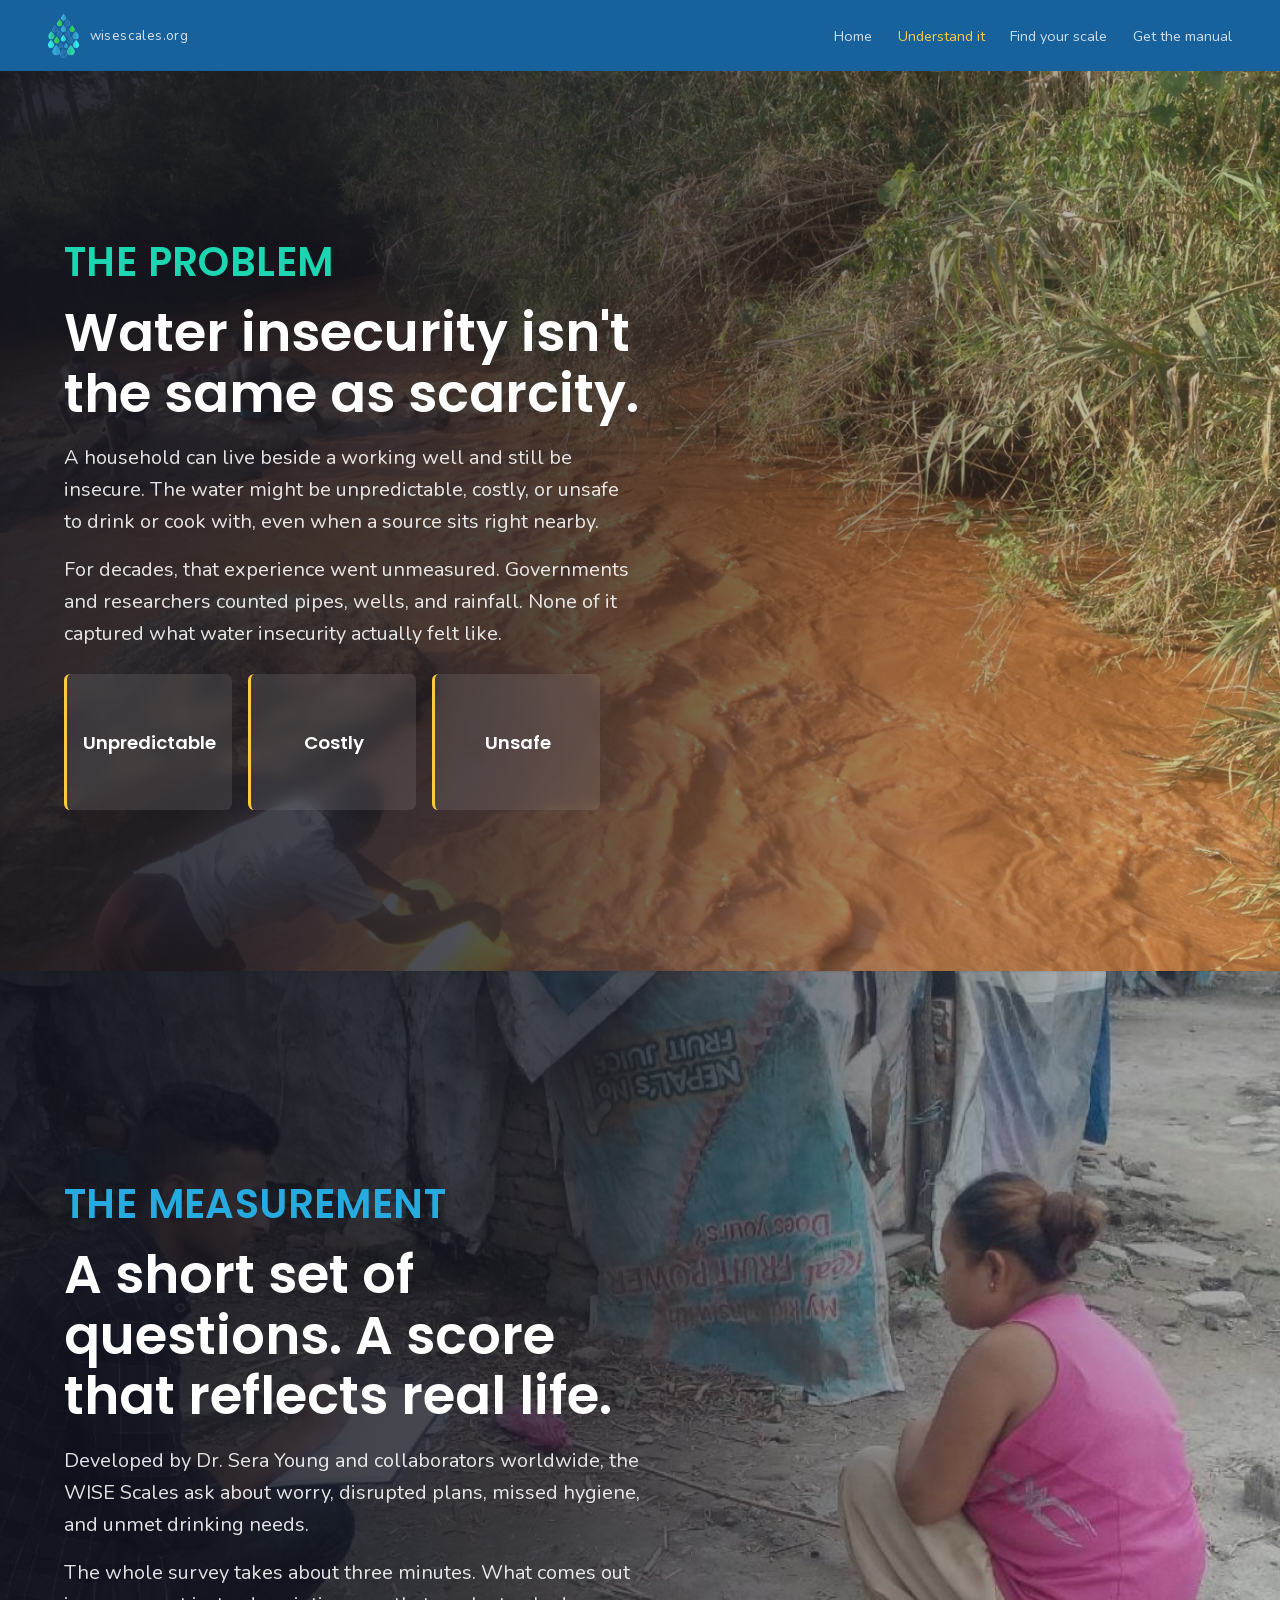
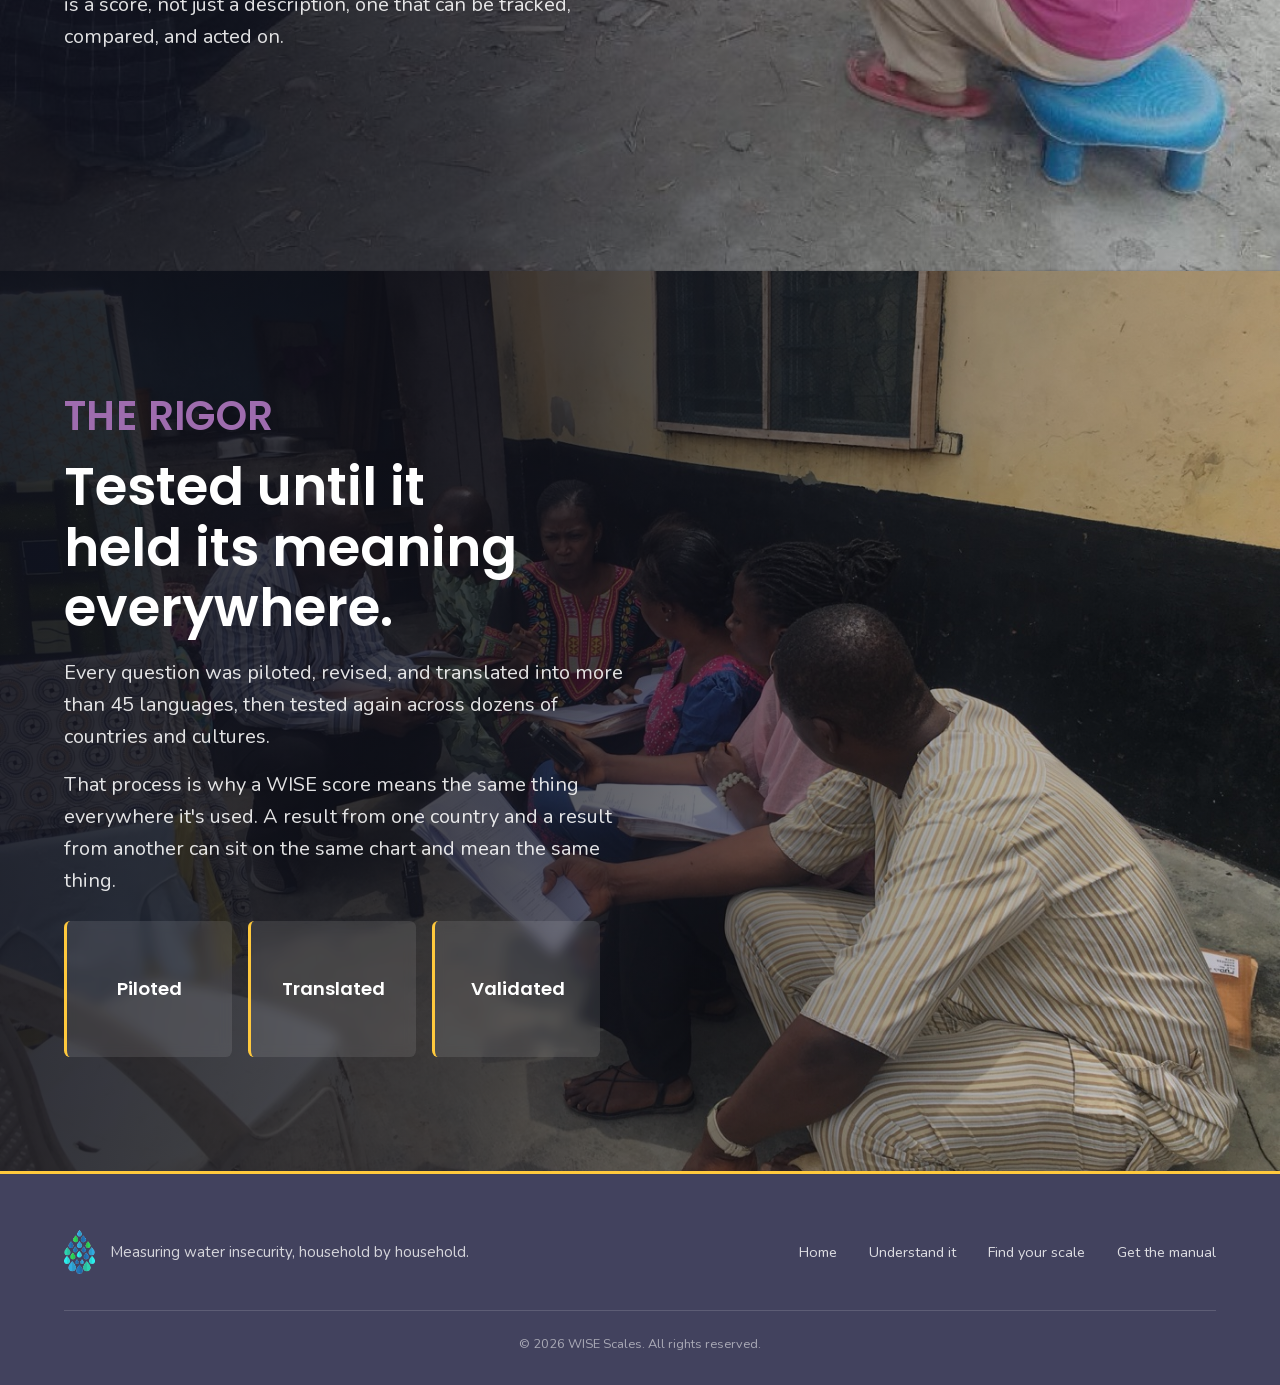
==== understand-it.html @ f54be445 "Initial commit: WISE Scales homepage + Understand It page Rebuilt hero, WISE-4 question grid, founde" ====
<!DOCTYPE html>
<html lang="en">
<head>
<meta charset="utf-8">
<meta name="viewport" content="width=device-width, initial-scale=1">
<title>Understand It | WISE Scales</title>
<link rel="icon" type="image/png" href="assets/logo.png">
<link rel="stylesheet" href="styles.css">
</head>
<body>
<nav class="page-nav">
  <a class="brand-block" href="index.html">
    <img class="logo-img" src="assets/logo.png" alt="WISE Scales">
    <span class="site-url">wisescales.org</span>
  </a>
  <div class="links">
    <a href="index.html">Home</a>
    <a href="understand-it.html" class="is-current">Understand it</a>
    <a href="index.html">Find your scale</a>
    <a href="index.html">Get the manual</a>
  </div>
</nav>

<main>

<section class="rich-section explainer-panel" id="problem">
  <div class="explainer-slideshow" aria-hidden="true">
    <img class="is-active" src="assets/understand/problem-1.jpg" alt="">
    <img src="assets/understand/problem-2.jpg" alt="">
    <img src="assets/understand/problem-3.jpg" alt="">
    <img src="assets/understand/problem-4.jpg" alt="">
  </div>
  <div class="explainer-scrim"></div>
  <div class="explainer-content">
    <span class="section-kicker" style="color:var(--turquoise)">The Problem</span>
    <h2 class="explainer-heading">Water insecurity isn't the same as scarcity.</h2>
    <p class="explainer-body">A household can live beside a working well and still be insecure. The water might be unpredictable, costly, or unsafe to drink or cook with, even when a source sits right nearby.</p>
    <p class="explainer-body">For decades, that experience went unmeasured. Governments and researchers counted pipes, wells, and rainfall. None of it captured what water insecurity actually felt like.</p>
    <div class="flip-cards">
      <div class="flip-card">
        <div class="flip-card-inner">
          <div class="flip-card-front"><span>Unpredictable</span></div>
          <div class="flip-card-back"><span>Water that comes and goes with no warning, on no schedule anyone can plan around.</span></div>
        </div>
      </div>
      <div class="flip-card">
        <div class="flip-card-inner">
          <div class="flip-card-front"><span>Costly</span></div>
          <div class="flip-card-back"><span>Money or hours spent every day just to get water that should already be there.</span></div>
        </div>
      </div>
      <div class="flip-card">
        <div class="flip-card-inner">
          <div class="flip-card-front"><span>Unsafe</span></div>
          <div class="flip-card-back"><span>A source nearby doesn't mean water that's safe to drink or cook with.</span></div>
        </div>
      </div>
    </div>
  </div>
</section>

<section class="rich-section explainer-panel" id="measurement">
  <div class="explainer-slideshow" aria-hidden="true">
    <img class="is-active" src="assets/understand/measurement-1.jpg" alt="">
    <img src="assets/understand/measurement-2.jpg" alt="">
    <img src="assets/understand/measurement-3.jpg" alt="">
  </div>
  <div class="explainer-scrim"></div>
  <div class="explainer-content">
    <span class="section-kicker" style="color:var(--sky)">The Measurement</span>
    <h2 class="explainer-heading">A short set of questions. A score that reflects real life.</h2>
    <p class="explainer-body">Developed by Dr. Sera Young and collaborators worldwide, the WISE Scales ask about worry, disrupted plans, missed hygiene, and unmet drinking needs.</p>
    <p class="explainer-body">The whole survey takes about three minutes. What comes out is a score, not just a description, one that can be tracked, compared, and acted on.</p>
  </div>
</section>

<section class="rich-section explainer-panel" id="rigor">
  <div class="explainer-slideshow" aria-hidden="true">
    <img class="is-active" src="assets/understand/rigor-1.jpg" alt="">
    <img src="assets/understand/rigor-2.jpg" alt="">
    <img src="assets/understand/rigor-3.jpg" alt="">
  </div>
  <div class="explainer-scrim"></div>
  <div class="explainer-content">
    <span class="section-kicker" style="color:var(--purple)">The Rigor</span>
    <h2 class="explainer-heading">Tested until it held its meaning everywhere.</h2>
    <p class="explainer-body">Every question was piloted, revised, and translated into more than 45 languages, then tested again across dozens of countries and cultures.</p>
    <p class="explainer-body">That process is why a WISE score means the same thing everywhere it's used. A result from one country and a result from another can sit on the same chart and mean the same thing.</p>
    <div class="flip-cards">
      <div class="flip-card">
        <div class="flip-card-inner">
          <div class="flip-card-front"><span>Piloted</span></div>
          <div class="flip-card-back"><span>Tested item by item before anything was finalized.</span></div>
        </div>
      </div>
      <div class="flip-card">
        <div class="flip-card-inner">
          <div class="flip-card-front"><span>Translated</span></div>
          <div class="flip-card-back"><span>Rebuilt in more than 45 languages, not just word for word.</span></div>
        </div>
      </div>
      <div class="flip-card">
        <div class="flip-card-inner">
          <div class="flip-card-front"><span>Validated</span></div>
          <div class="flip-card-back"><span>Checked again in each new country and culture before being trusted.</span></div>
        </div>
      </div>
    </div>
  </div>
</section>

</main>

<footer class="rich-section site-footer">
  <div class="footer-inner">
    <div class="footer-brand">
      <img class="footer-logo" src="assets/logo.png" alt="WISE Scales">
      <p class="footer-tagline">Measuring water insecurity, household by household.</p>
    </div>
    <nav class="footer-links" aria-label="Footer">
      <a href="index.html">Home</a>
      <a href="understand-it.html">Understand it</a>
      <a href="index.html">Find your scale</a>
      <a href="index.html">Get the manual</a>
    </nav>
  </div>
  <p class="footer-copy">&copy; 2026 WISE Scales. All rights reserved.</p>
</footer>
<script src="script.js"></script>
</body>
</html>
---- styles.css ----
@font-face {
  font-family: 'Poppins';
  font-style: normal;
  font-weight: 500;
  font-display: swap;
  src: url("assets/fonts/poppins-500.woff2") format('woff2');
}
@font-face {
  font-family: 'Poppins';
  font-style: normal;
  font-weight: 600;
  font-display: swap;
  src: url("assets/fonts/poppins-600.woff2") format('woff2');
}
@font-face {
  font-family: 'Vollkorn';
  font-style: normal;
  font-weight: 400;
  font-display: swap;
  src: url("assets/fonts/vollkorn-400.woff2") format('woff2');
}
@font-face {
  font-family: 'Vollkorn';
  font-style: italic;
  font-weight: 400;
  font-display: swap;
  src: url("assets/fonts/vollkorn-400-italic.woff2") format('woff2');
}
@font-face {
  font-family: 'Vollkorn';
  font-style: italic;
  font-weight: 700;
  font-display: swap;
  src: url("assets/fonts/vollkorn-700-italic.woff2") format('woff2');
}
@font-face {
  font-family: 'Nunito';
  font-style: normal;
  font-weight: 400;
  font-display: swap;
  src: url("assets/fonts/nunito-400.woff2") format('woff2');
}

:root {
  --ink: #42425E;
  --muted: #6E6E88;
  --structural-blue: #1D75BD;
  --dark-ground: #17619D;
  --deep-purple: #6F4A7D;
  --purple: #9E6CAE;
  --turquoise: #1BD6B0;
  --deep-teal: #02A5AC;
  --sky: #26ABE0;
  --bright-mint: #00DAAE;
  --warm: #FFC93D;
  --warm-shadow: #E8B738;
  --page-ground: #F3FBF8;
  --turquoise-tint: #D1F7F0;
  --hairline: #DCE7E8;

  --shell-bg: var(--page-ground);
  --shell-bg2: var(--turquoise-tint);
  --shell-ink: var(--ink);
  --shell-ink-dim: var(--muted);
  --shell-line: var(--hairline);
  --shell-accent: var(--structural-blue);
  color-scheme: light dark;
}
@media (prefers-color-scheme: dark) {
  :root {
    --shell-bg: #22223A;
    --shell-bg2: #2C2C46;
    --shell-ink: #F0F6F4;
    --shell-ink-dim: #ACACC6;
    --shell-line: rgba(240,246,244,0.14);
    --shell-accent: #5DB1E8;
  }
}
:root[data-theme="dark"] {
  --shell-bg: #22223A;
  --shell-bg2: #2C2C46;
  --shell-ink: #F0F6F4;
  --shell-ink-dim: #ACACC6;
  --shell-line: rgba(240,246,244,0.14);
  --shell-accent: #5DB1E8;
}
:root[data-theme="light"] {
  --shell-bg: var(--page-ground);
  --shell-bg2: var(--turquoise-tint);
  --shell-ink: var(--ink);
  --shell-ink-dim: var(--muted);
  --shell-line: var(--hairline);
  --shell-accent: var(--structural-blue);
}

* { box-sizing: border-box; }
html, body {
  margin: 0;
  padding: 0;
  background: var(--shell-bg);
  color: var(--shell-ink);
  font-family: 'Nunito', -apple-system, "Segoe UI", Roboto, sans-serif;
}
button { font-family: inherit; }
::selection { background: var(--warm); color: #fff; }
a:focus-visible, button:focus-visible {
  outline: 3px solid var(--warm);
  outline-offset: 3px;
  border-radius: 2px;
}

.shell { min-height: 100vh; display: flex; flex-direction: column; }

/* ================= shared hero mechanics ================= */
.hero {
  position: relative;
  min-height: 100vh;
  min-height: 100svh;
  overflow: hidden;
  display: flex;
  flex-direction: column;
}
.hero-nav {
  position: fixed;
  top: 0; left: 0; right: 0;
  z-index: 50;
  display: flex;
  align-items: center;
  justify-content: space-between;
  padding: 0.85rem clamp(1.25rem, 4vw, 3rem);
  transition: padding 0.3s ease, background 0.3s ease, backdrop-filter 0.3s ease;
}
.hero-nav.is-scrolled {
  padding: 0.45rem clamp(1.25rem, 4vw, 3rem);
  background: rgba(23, 25, 40, 0.72);
  backdrop-filter: blur(10px);
  border-bottom: 2px solid var(--warm);
}
.hero-nav .brand-block {
  display: flex;
  align-items: center;
  gap: 0.65rem;
}
.hero-nav .logo-img {
  display: block;
  height: clamp(76px, 11vw, 120px);
  width: auto;
  transition: height 0.3s ease;
}
.hero-nav.is-scrolled .logo-img {
  height: clamp(32px, 4vw, 44px);
}
.hero-nav .site-url {
  font-family: 'Nunito', sans-serif;
  font-size: 0.85rem;
  letter-spacing: 0.03em;
  white-space: nowrap;
  transition: opacity 0.3s ease;
}
.hero-nav.is-scrolled .site-url {
  opacity: 0;
  pointer-events: none;
}
.hero-nav .mark { font-family: 'Poppins', sans-serif; font-weight: 600; letter-spacing: 0.01em; }
.hero-nav .links {
  display: flex;
  flex-direction: column;
  align-items: flex-end;
  gap: 0.5rem;
  transition: gap 0.3s ease;
}
.hero-nav.is-scrolled .links {
  flex-direction: row;
  align-items: center;
  gap: clamp(0.9rem, 2vw, 2rem);
}
.hero-nav .links a { font-family: 'Nunito', sans-serif; text-decoration: none; font-size: 0.9rem; }
.hero-content {
  position: relative;
  z-index: 5;
  margin-top: auto;
  padding: 0 clamp(1.25rem, 4vw, 3rem) clamp(2.5rem, 6vw, 4.5rem);
  max-width: 46rem;
}
.headline {
  font-family: 'Poppins', sans-serif;
  margin: 0;
  text-wrap: balance;
}
.counterpoint {
  font-family: 'Poppins', sans-serif;
  font-weight: 600;
  font-size: clamp(1.1rem, 2vw, 1.5rem);
  margin: 0.75rem 0 0;
}
.subline { font-family: 'Nunito', sans-serif; max-width: 34rem; text-wrap: pretty; }
.video-toggle {
  position: absolute;
  z-index: 6;
  bottom: clamp(1rem, 3vw, 1.75rem);
  right: clamp(1rem, 3vw, 1.75rem);
  width: 42px;
  height: 42px;
  border-radius: 50%;
  border: 1px solid rgba(255,255,255,0.35);
  background: rgba(20,20,26,0.45);
  color: #fff;
  display: flex;
  align-items: center;
  justify-content: center;
  cursor: pointer;
  backdrop-filter: blur(4px);
  transition: background 0.2s ease;
  padding: 0;
}
.video-toggle:hover { background: rgba(20,20,26,0.65); }
.video-toggle .icon-play { display: none; }
.video-toggle.is-paused .icon-pause { display: none; }
.video-toggle.is-paused .icon-play { display: block; }
@media (prefers-reduced-motion: reduce) {
  * { animation-duration: 0.001ms !important; animation-iteration-count: 1 !important; transition-duration: 0.001ms !important; }
}

/* ================= Concept A: Undercurrent ================= */
[data-concept="a"] .hero {
  background: var(--dark-ground);
  color: #fff;
  justify-content: flex-start;
}
[data-concept="a"] .bg-video {
  position: absolute; inset: 0; z-index: 1;
  width: 100%; height: 100%;
  object-fit: cover;
}
[data-concept="a"] .hero-scrim {
  position: absolute; inset: 0; z-index: 2;
  background: rgba(34, 34, 38, 0.46);
  pointer-events: none;
}
[data-concept="a"] .hero-nav .mark { color: #fff; font-size: 1.05rem; }
[data-concept="a"] .hero-nav .site-url { color: rgba(255,255,255,0.82); }
[data-concept="a"] .hero-nav .links a { color: rgba(255,255,255,0.78); }
[data-concept="a"] .hero-nav .links a:hover { color: var(--warm); }
[data-concept="a"] .hero-content {
  margin-top: clamp(300px, 26vw, 360px);
  padding: 0 clamp(1.25rem, 4vw, 3rem);
  text-align: left;
  max-width: none;
  width: 100%;
}
[data-concept="a"] .headline {
  font-weight: 600;
  font-size: clamp(2.2rem, 6.4vw, 5rem);
  line-height: 1.05;
  letter-spacing: -0.01em;
  color: #fff;
}
[data-concept="a"] .headline-base { display: block; }
[data-concept="a"] .headline-rotator {
  display: block;
  color: var(--warm);
  opacity: 1;
  transform: translateY(0);
  transition: opacity 0.4s ease, transform 0.4s ease;
}
[data-concept="a"] .headline-rotator.leaving { opacity: 0; transform: translateY(14px); }
[data-concept="a"] .headline-rotator.entering { opacity: 0; transform: translateY(-14px); transition: none; }
[data-concept="a"] .counterpoint { color: var(--warm); }
[data-concept="a"] .subline { color: rgba(255,255,255,0.85); font-size: clamp(0.95rem, 1.4vw, 1.1rem); margin: 1.2rem 0 0; max-width: min(52rem, 88%); }

@keyframes blink { 50% { opacity: 0; } }

/* ================= Post-hero content sections ================= */
.rich-section {
  position: relative;
  padding: clamp(4rem, 10vw, 7rem) clamp(1.25rem, 4vw, 3rem);
  opacity: 0;
  transform: translateY(24px);
  transition: opacity 0.7s ease, transform 0.7s ease;
}
.rich-section.is-visible { opacity: 1; transform: translateY(0); }
.section-kicker {
  display: inline-block;
  font-family: 'Poppins', sans-serif;
  font-weight: 600;
  text-transform: uppercase;
  letter-spacing: 0.09em;
  font-size: clamp(0.75rem, 1vw, 0.85rem);
  margin-bottom: 0.9rem;
}
.section-cta {
  display: inline-flex;
  align-items: center;
  gap: 0.4rem;
  font-family: 'Poppins', sans-serif;
  font-weight: 500;
  text-decoration: none;
  margin-top: clamp(1.5rem, 3vw, 2rem);
  transition: opacity 0.15s ease;
}
.section-cta:hover { opacity: 0.8; }
.cta-arrow { display: inline-block; transition: transform 0.15s ease; }
.section-cta:hover .cta-arrow { transform: translateX(3px); }

/* ---- Understand It (full-bleed explainer panels) ---- */
.explainer-panel {
  position: relative;
  min-height: 100vh;
  min-height: 100svh;
  display: flex;
  align-items: center;
  overflow: hidden;
  color: #fff;
  padding: 0;
}
.explainer-slideshow {
  position: absolute; inset: 0;
  z-index: 0;
}
.explainer-slideshow img {
  position: absolute; inset: 0;
  width: 100%; height: 100%;
  object-fit: cover;
  opacity: 0;
  transition: opacity 1.6s ease;
}
.explainer-slideshow img.is-active { opacity: 1; }
.explainer-scrim {
  position: absolute; inset: 0;
  z-index: 1;
  background: linear-gradient(100deg, rgba(15,16,26,0.9) 0%, rgba(15,16,26,0.74) 42%, rgba(15,16,26,0.32) 75%, rgba(15,16,26,0.15) 100%);
}
.explainer-content {
  position: relative;
  z-index: 2;
  padding: clamp(2rem, 6vw, 4rem) clamp(1.25rem, 5vw, 4.5rem);
  max-width: 44rem;
}
.explainer-panel .section-kicker {
  font-size: clamp(1.6rem, 3.8vw, 2.5rem);
  letter-spacing: 0.01em;
  margin-bottom: 0.7rem;
}
.explainer-heading {
  font-family: 'Poppins', sans-serif;
  font-weight: 600;
  font-size: clamp(2rem, 4.6vw, 3.3rem);
  line-height: 1.15;
  margin: 0 0 1.1rem;
  color: #fff;
  text-wrap: balance;
}
.explainer-body {
  font-family: 'Nunito', sans-serif;
  font-size: clamp(1.05rem, 1.6vw, 1.25rem);
  line-height: 1.6;
  color: rgba(255,255,255,0.88);
  margin: 0 0 1rem;
  max-width: 38rem;
}
.flip-cards {
  display: flex;
  flex-wrap: wrap;
  gap: 1rem;
  margin-top: 1.5rem;
}
.flip-card {
  width: clamp(8.5rem, 20vw, 10.5rem);
  height: clamp(7rem, 15vw, 8.5rem);
  perspective: 1200px;
  cursor: pointer;
}
.flip-card-inner {
  position: relative;
  width: 100%;
  height: 100%;
  transition: transform 0.6s cubic-bezier(0.4, 0.2, 0.2, 1);
  transform-style: preserve-3d;
}
.flip-card:hover .flip-card-inner,
.flip-card.is-flipped .flip-card-inner {
  transform: rotateY(180deg);
}
.flip-card-front, .flip-card-back {
  position: absolute; inset: 0;
  backface-visibility: hidden;
  border-radius: 0.4rem;
  border-left: 3px solid var(--warm);
  background: rgba(255,255,255,0.1);
  backdrop-filter: blur(6px);
  display: flex;
  align-items: center;
  justify-content: center;
  padding: 0.85rem;
  text-align: center;
}
.flip-card-front span {
  font-family: 'Poppins', sans-serif;
  font-weight: 700;
  font-size: 1.15rem;
  color: #fff;
}
.flip-card-back {
  transform: rotateY(180deg);
  background: rgba(23,25,40,0.82);
}
.flip-card-back span {
  font-family: 'Nunito', sans-serif;
  font-weight: 600;
  font-size: 0.85rem;
  line-height: 1.4;
  color: #fff;
}
@media (prefers-reduced-motion: reduce) {
  .flip-card-inner { transition: none; }
}

/* ---- WISE-4 questions ---- */
.wise-section {
  background: var(--page-ground);
  color: var(--ink);
}
.wise-section-inner {
  max-width: 64rem;
  margin: 0 auto;
}
.wise-heading {
  font-family: 'Poppins', sans-serif;
  font-weight: 600;
  font-size: clamp(1.5rem, 3.2vw, 2.2rem);
  line-height: 1.3;
  max-width: 85%;
  margin: 0 0 clamp(2rem, 5vw, 3rem);
  color: var(--ink);
  text-wrap: balance;
}
.wise-grid {
  display: grid;
  grid-template-columns: repeat(2, 1fr);
  gap: 1.25rem 1.5rem;
}
@media (max-width: 640px) {
  .wise-grid { grid-template-columns: 1fr; }
}
.wise-box {
  padding: 1.6rem 1.75rem 1.85rem;
  background: #fff;
  border-left: 3px solid var(--warm);
  border-radius: 0.25rem;
  box-shadow: 0 16px 34px rgba(23,25,40,0.07);
  display: flex;
  flex-direction: column;
  gap: 1rem;
}
.wise-icon {
  width: 42px;
  height: 42px;
}
.wise-word {
  font-family: 'Poppins', sans-serif;
  font-weight: 700;
  color: var(--ink);
  margin: 0;
  letter-spacing: 0.02em;
  font-size: clamp(2.1rem, 4vw, 2.75rem);
  line-height: 1.1;
  transition: font-size 0.45s ease, letter-spacing 0.45s ease, color 0.35s ease, margin 0.45s ease;
}
.wise-word.is-header {
  font-size: 0.78rem;
  letter-spacing: 0.14em;
  color: var(--warm-shadow);
}
.wise-question {
  font-family: 'Nunito', sans-serif;
  font-weight: 600;
  font-size: clamp(1.05rem, 1.7vw, 1.25rem);
  line-height: 1.4;
  color: var(--ink);
  min-height: 4.8rem;
  margin: 0.5rem 0 0;
  letter-spacing: 0.01em;
}
.wise-question .cursor {
  display: inline-block; width: 3px; height: 0.95em; margin-left: 2px;
  background: var(--warm); vertical-align: -0.1em;
  animation: blink 0.9s steps(1) infinite;
}

/* ---- Global Impact ---- */
.impact-section {
  background: var(--ink);
  color: #fff;
  border-top: 3px solid var(--warm);
}
.impact-photo-grid {
  position: absolute; inset: 0; z-index: 0;
  overflow: hidden;
  display: grid;
  grid-template-columns: repeat(9, 1fr);
  grid-auto-rows: 1fr;
}
.impact-photo-grid img {
  width: 100%; height: 100%;
  object-fit: cover;
  display: block;
  filter: saturate(0.92) contrast(1.03);
}
.impact-scrim {
  position: absolute; inset: 0; z-index: 1;
  background: linear-gradient(135deg, rgba(29,117,189,0.87) 0%, rgba(2,165,172,0.83) 52%, rgba(111,74,125,0.89) 100%);
}
.impact-grid {
  position: relative;
  z-index: 2;
  display: grid;
  grid-template-columns: minmax(0, 1.3fr) minmax(0, 1fr);
  gap: clamp(2rem, 5vw, 4rem);
  align-items: center;
  max-width: 72rem;
  margin: 0 auto;
}
@media (max-width: 780px) {
  .impact-grid { grid-template-columns: 1fr; }
}
.impact-section .section-kicker { color: var(--warm); }
.impact-headline {
  font-family: 'Vollkorn', serif;
  font-weight: 700;
  font-size: clamp(1.9rem, 4.4vw, 3.1rem);
  line-height: 1.15;
  margin: 0 0 1.1rem;
  text-wrap: balance;
}
.impact-body {
  font-family: 'Nunito', sans-serif;
  font-size: clamp(1rem, 1.4vw, 1.15rem);
  line-height: 1.6;
  color: rgba(255,255,255,0.88);
  max-width: 34rem;
}
.impact-section .section-cta { color: #fff; }
.impact-stats {
  display: flex;
  flex-direction: column;
  gap: clamp(1.5rem, 3.5vw, 2.5rem);
}
.impact-stat { text-align: center; }
.impact-stat .num {
  display: block;
  font-family: 'Vollkorn', serif;
  font-style: italic;
  font-weight: 700;
  font-size: clamp(3rem, 6.5vw, 4.5rem);
  line-height: 1;
  color: var(--warm);
}
.impact-stat .label {
  display: block;
  font-family: 'Nunito', sans-serif;
  font-size: clamp(0.9rem, 1.2vw, 1.05rem);
  color: rgba(255,255,255,0.82);
  margin-top: 0.4rem;
  letter-spacing: 0.02em;
}

/* ---- WISE Interactive Map ---- */
.map-section {
  background: var(--page-ground);
  color: var(--ink);
  text-align: center;
  padding-left: clamp(0.75rem, 2vw, 1.25rem);
  padding-right: clamp(0.75rem, 2vw, 1.25rem);
}
.map-section .section-kicker { color: var(--purple); }
.map-heading {
  font-family: 'Poppins', sans-serif;
  font-weight: 600;
  font-size: clamp(1.8rem, 4vw, 2.6rem);
  margin: 0 0 0.6rem;
  color: var(--ink);
}
.map-sub {
  font-family: 'Nunito', sans-serif;
  color: var(--muted);
  max-width: 34rem;
  margin: 0 auto 2.5rem;
  font-size: clamp(0.95rem, 1.3vw, 1.1rem);
}
.map-visual {
  position: relative;
  display: block;
  max-width: 100%;
  margin: 0 auto;
  aspect-ratio: 1431 / 629;
  border-radius: 0.5rem;
  overflow: hidden;
  border: 1px solid var(--hairline);
  box-shadow: 0 30px 70px rgba(23,25,40,0.22);
  text-decoration: none;
}
.map-visual img {
  position: absolute; inset: 0;
  width: 100%; height: 100%;
  object-fit: cover;
  display: block;
  transition: transform 0.4s ease;
}
.map-visual:hover img { transform: scale(1.03); }
.map-visual-cta {
  position: absolute;
  left: 0; right: 0; bottom: 0;
  display: flex;
  align-items: center;
  justify-content: center;
  gap: 0.5rem;
  padding: 0.9rem 1.25rem;
  background: rgba(23,25,40,0.82);
  color: #fff;
  font-family: 'Poppins', sans-serif;
  font-weight: 500;
  font-size: clamp(0.85rem, 1.3vw, 0.98rem);
  text-align: center;
}
.map-visual-cta .cta-arrow { transition: transform 0.15s ease; }
.map-visual:hover .map-visual-cta .cta-arrow { transform: translateX(3px); }

/* ---- Founder ---- */
.founder-section {
  position: relative;
  color: #fff;
  min-height: 92vh;
  display: flex;
  align-items: flex-end;
  padding: clamp(3rem, 8vw, 6rem) clamp(1.25rem, 4vw, 3rem);
  overflow: hidden;
}
.founder-photo {
  position: absolute; inset: 0;
  width: 100%; height: 100%;
  object-fit: cover;
  object-position: center 22%;
  z-index: 0;
}
.founder-scrim {
  position: absolute; inset: 0;
  z-index: 1;
  background: linear-gradient(180deg, rgba(15,16,26,0) 0%, rgba(15,16,26,0) 42%, rgba(15,16,26,0.55) 62%, rgba(15,16,26,0.93) 100%);
}
.founder-veil {
  position: absolute; inset: 0;
  z-index: 1;
  background: #0b0c14;
  opacity: 1;
  transition: opacity 1.6s ease 0.9s;
  pointer-events: none;
}
.founder-section.is-visible .founder-veil { opacity: 0; }
@media (prefers-reduced-motion: reduce) {
  .founder-veil { display: none; }
}
.founder-section .section-kicker { color: var(--warm); position: relative; z-index: 2; }
.founder-name {
  font-family: 'Poppins', sans-serif;
  font-weight: 700;
  font-size: clamp(1.6rem, 2vw + 2vh, 2.5rem);
  margin: 0 0 1rem;
  color: #fff;
  position: relative; z-index: 2;
}
.founder-content {
  position: relative;
  z-index: 2;
  max-width: min(60rem, 92%);
}
.founder-quote {
  font-family: 'Vollkorn', serif;
  font-style: italic;
  font-weight: 400;
  font-size: clamp(1.1rem, 1.1vw + 1.3vh, 1.9rem);
  line-height: 1.35;
  margin: 0 0 1.1rem;
  color: #fff;
}
.founder-attribution {
  font-family: 'Nunito', sans-serif;
  font-weight: 700;
  font-size: 1.05rem;
  color: #fff;
  margin: 0 0 0.15rem;
}
.founder-title {
  font-family: 'Nunito', sans-serif;
  font-weight: 400;
  font-size: 0.92rem;
  color: rgba(255,255,255,0.78);
  margin: 0;
  line-height: 1.4;
}
.founder-section .section-cta { color: #fff; }

/* ---- Footer ---- */
.site-footer {
  background: var(--ink);
  color: rgba(255,255,255,0.85);
  border-top: 3px solid var(--warm);
  padding: clamp(2.5rem, 6vw, 3.5rem) clamp(1.25rem, 4vw, 3rem) clamp(1.5rem, 4vw, 2rem);
}
.footer-inner {
  display: flex;
  flex-wrap: wrap;
  align-items: center;
  justify-content: space-between;
  gap: 1.5rem;
  max-width: 72rem;
  margin: 0 auto;
  padding-bottom: clamp(1.5rem, 4vw, 2.25rem);
  border-bottom: 1px solid rgba(255,255,255,0.14);
}
.footer-brand {
  display: flex;
  align-items: center;
  gap: 0.9rem;
}
.footer-logo {
  display: block;
  height: 44px;
  width: auto;
}
.footer-tagline {
  font-family: 'Nunito', sans-serif;
  font-size: 0.95rem;
  color: rgba(255,255,255,0.78);
  margin: 0;
}
.footer-links {
  display: flex;
  flex-wrap: wrap;
  gap: clamp(1rem, 3vw, 2rem);
}
.footer-links a {
  font-family: 'Nunito', sans-serif;
  font-size: 0.9rem;
  color: rgba(255,255,255,0.82);
  text-decoration: none;
  transition: color 0.15s ease;
}
.footer-links a:hover { color: var(--warm); }
.footer-copy {
  font-family: 'Nunito', sans-serif;
  font-size: 0.8rem;
  color: rgba(255,255,255,0.55);
  max-width: 72rem;
  margin: clamp(1.25rem, 3vw, 1.5rem) auto 0;
  text-align: center;
}

/* ---- Secondary pages (e.g. Understand It) ---- */
.page-nav {
  display: flex;
  align-items: center;
  justify-content: space-between;
  gap: 1rem;
  padding: 0.85rem clamp(1.25rem, 4vw, 3rem);
  background: var(--dark-ground);
}
.page-nav .brand-block {
  display: flex;
  align-items: center;
  gap: 0.65rem;
  text-decoration: none;
}
.page-nav .logo-img {
  display: block;
  height: 44px;
  width: auto;
}
.page-nav .site-url {
  font-family: 'Nunito', sans-serif;
  font-size: 0.85rem;
  letter-spacing: 0.03em;
  color: rgba(255,255,255,0.82);
  white-space: nowrap;
}
.page-nav .links {
  display: flex;
  align-items: center;
  flex-wrap: wrap;
  gap: clamp(0.75rem, 2vw, 2rem);
}
.page-nav .links a {
  font-family: 'Nunito', sans-serif;
  font-size: 0.9rem;
  text-decoration: none;
  color: rgba(255,255,255,0.78);
}
.page-nav .links a:hover,
.page-nav .links a.is-current { color: var(--warm); }
.page-header {
  background: var(--page-ground);
  color: var(--ink);
  padding: clamp(3rem, 8vw, 5rem) clamp(1.25rem, 4vw, 3rem) clamp(2rem, 5vw, 3rem);
}
.page-header .section-kicker { color: var(--purple); }
.page-title {
  font-family: 'Poppins', sans-serif;
  font-weight: 600;
  font-size: clamp(1.8rem, 4vw, 2.8rem);
  line-height: 1.2;
  max-width: 42rem;
  margin: 0 0 1rem;
  color: var(--ink);
}
.page-lede {
  font-family: 'Nunito', sans-serif;
  font-size: clamp(1rem, 1.4vw, 1.15rem);
  line-height: 1.6;
  color: var(--muted);
  max-width: 38rem;
  margin: 0;
}
.page-placeholder {
  background: var(--page-ground);
  color: var(--muted);
  font-family: 'Nunito', sans-serif;
  padding: 0 clamp(1.25rem, 4vw, 3rem) clamp(5rem, 12vw, 8rem);
  min-height: 30vh;
  border-bottom: 1px dashed var(--hairline);
}
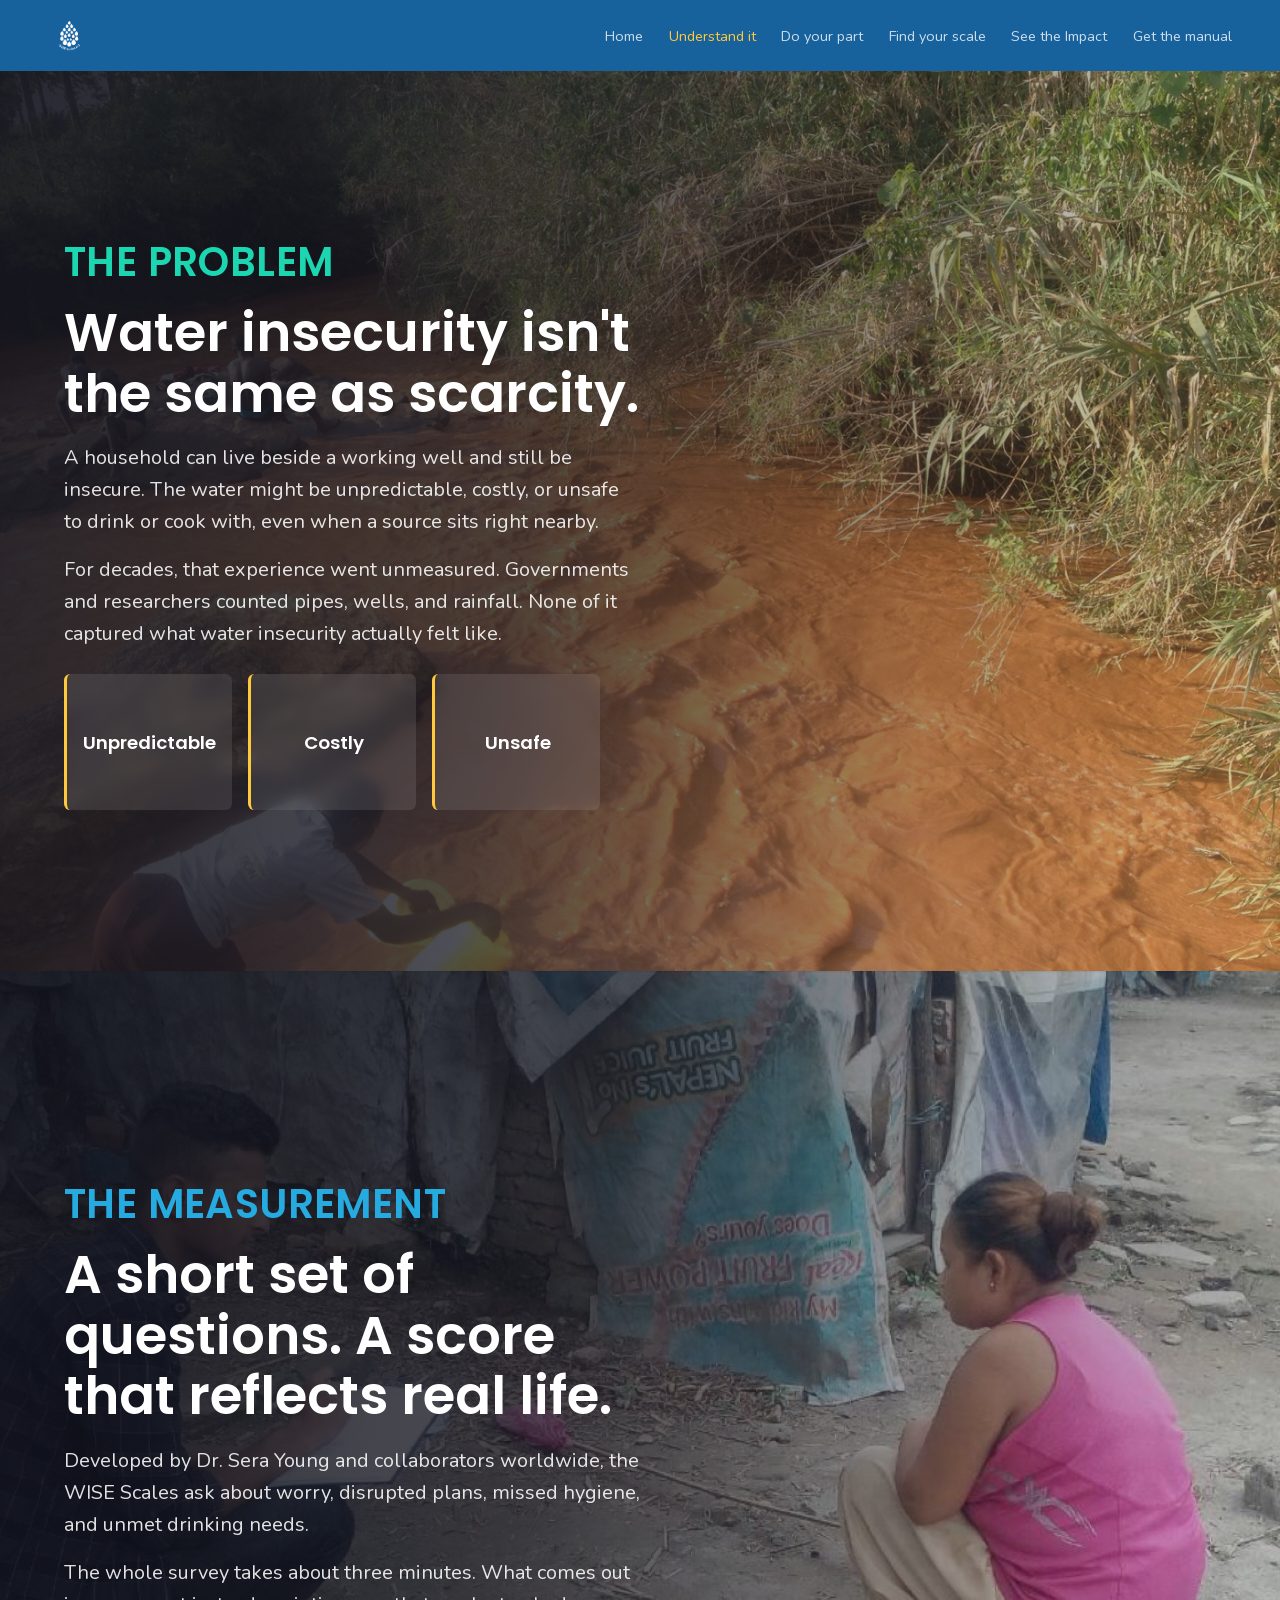
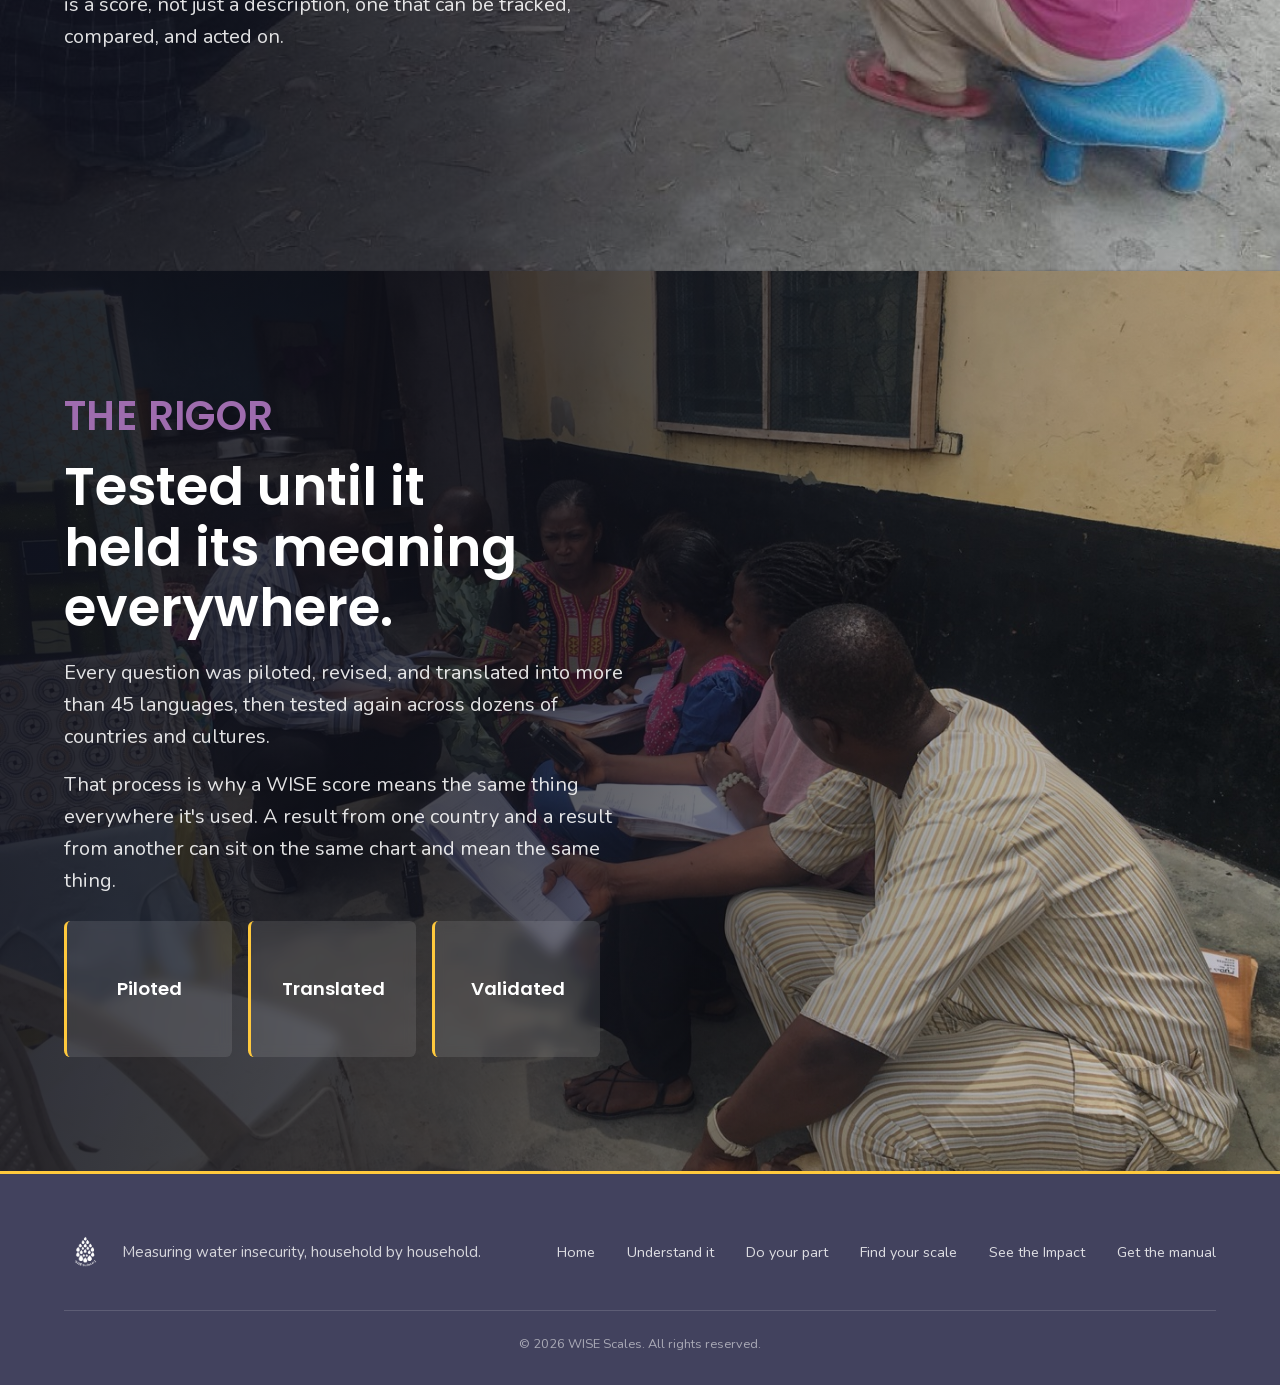
==== commit 9373c22a: "Add Do your part, Find your scale, See the Impact, Get the manual pages Wires up full site nav acros" ====
--- a/understand-it.html
+++ b/understand-it.html
@@ -10,14 +10,15 @@
 <body>
 <nav class="page-nav">
   <a class="brand-block" href="index.html">
-    <img class="logo-img" src="assets/logo.png" alt="WISE Scales">
-    <span class="site-url">wisescales.org</span>
+    <img class="logo-img" src="assets/logo-white.png" alt="WISE Scales">
   </a>
   <div class="links">
     <a href="index.html">Home</a>
     <a href="understand-it.html" class="is-current">Understand it</a>
-    <a href="index.html">Find your scale</a>
-    <a href="index.html">Get the manual</a>
+    <a href="do-your-part.html">Do your part</a>
+    <a href="find-your-scale.html">Find your scale</a>
+    <a href="see-the-impact.html">See the Impact</a>
+    <a href="get-the-manual.html">Get the manual</a>
   </div>
 </nav>
 
@@ -114,14 +115,16 @@
 <footer class="rich-section site-footer">
   <div class="footer-inner">
     <div class="footer-brand">
-      <img class="footer-logo" src="assets/logo.png" alt="WISE Scales">
+      <img class="footer-logo" src="assets/logo-white.png" alt="WISE Scales">
       <p class="footer-tagline">Measuring water insecurity, household by household.</p>
     </div>
     <nav class="footer-links" aria-label="Footer">
       <a href="index.html">Home</a>
       <a href="understand-it.html">Understand it</a>
-      <a href="index.html">Find your scale</a>
-      <a href="index.html">Get the manual</a>
+      <a href="do-your-part.html">Do your part</a>
+      <a href="find-your-scale.html">Find your scale</a>
+      <a href="see-the-impact.html">See the Impact</a>
+      <a href="get-the-manual.html">Get the manual</a>
     </nav>
   </div>
   <p class="footer-copy">&copy; 2026 WISE Scales. All rights reserved.</p>
--- a/styles.css
+++ b/styles.css
@@ -143,23 +143,12 @@
 }
 .hero-nav .logo-img {
   display: block;
-  height: clamp(76px, 11vw, 120px);
+  height: clamp(152px, 22vw, 240px);
   width: auto;
   transition: height 0.3s ease;
 }
 .hero-nav.is-scrolled .logo-img {
-  height: clamp(32px, 4vw, 44px);
-}
-.hero-nav .site-url {
-  font-family: 'Nunito', sans-serif;
-  font-size: 0.85rem;
-  letter-spacing: 0.03em;
-  white-space: nowrap;
-  transition: opacity 0.3s ease;
-}
-.hero-nav.is-scrolled .site-url {
-  opacity: 0;
-  pointer-events: none;
+  height: clamp(64px, 8vw, 88px);
 }
 .hero-nav .mark { font-family: 'Poppins', sans-serif; font-weight: 600; letter-spacing: 0.01em; }
 .hero-nav .links {
@@ -238,7 +227,6 @@
   pointer-events: none;
 }
 [data-concept="a"] .hero-nav .mark { color: #fff; font-size: 1.05rem; }
-[data-concept="a"] .hero-nav .site-url { color: rgba(255,255,255,0.82); }
 [data-concept="a"] .hero-nav .links a { color: rgba(255,255,255,0.78); }
 [data-concept="a"] .hero-nav .links a:hover { color: var(--warm); }
 [data-concept="a"] .hero-content {
@@ -268,8 +256,6 @@
 [data-concept="a"] .counterpoint { color: var(--warm); }
 [data-concept="a"] .subline { color: rgba(255,255,255,0.85); font-size: clamp(0.95rem, 1.4vw, 1.1rem); margin: 1.2rem 0 0; max-width: min(52rem, 88%); }
 
-@keyframes blink { 50% { opacity: 0; } }
-
 /* ================= Post-hero content sections ================= */
 .rich-section {
   position: relative;
@@ -442,49 +428,43 @@
 @media (max-width: 640px) {
   .wise-grid { grid-template-columns: 1fr; }
 }
-.wise-box {
-  padding: 1.6rem 1.75rem 1.85rem;
+.wise-flip-card { width: 100%; height: clamp(9rem, 16vw, 12.5rem); }
+.wise-flip-front {
+  flex-direction: row;
+  gap: 1.25rem;
+  backdrop-filter: none;
+  overflow: hidden;
+}
+.wise-flip-card[data-tone="blue"] .flip-card-front { background: var(--structural-blue); }
+.wise-flip-card[data-tone="purple"] .flip-card-front { background: var(--deep-purple); }
+.wise-flip-card[data-tone="teal"] .flip-card-front { background: var(--deep-teal); }
+.wise-flip-card[data-tone="ink"] .flip-card-front { background: var(--ink); }
+.wise-flip-icon {
+  height: clamp(4.5rem, 9vw, 10rem);
+  width: auto;
+  flex-shrink: 0;
+}
+.wise-flip-word {
+  font-family: 'Poppins', sans-serif;
+  font-weight: 700;
+  font-size: clamp(2.5rem, 5vw, 4rem);
+  line-height: 1;
+  letter-spacing: 0.01em;
+  color: #fff;
+  margin: 0;
+  white-space: nowrap;
+}
+.wise-flip-back {
+  padding: 1.25rem;
   background: #fff;
-  border-left: 3px solid var(--warm);
-  border-radius: 0.25rem;
-  box-shadow: 0 16px 34px rgba(23,25,40,0.07);
-  display: flex;
-  flex-direction: column;
-  gap: 1rem;
-}
-.wise-icon {
-  width: 42px;
-  height: 42px;
-}
-.wise-word {
-  font-family: 'Poppins', sans-serif;
+}
+.wise-flip-question {
+  font-family: 'Nunito', sans-serif;
   font-weight: 700;
+  font-size: clamp(1.4rem, 3.2vw, 2.1rem);
+  line-height: 1.25;
   color: var(--ink);
   margin: 0;
-  letter-spacing: 0.02em;
-  font-size: clamp(2.1rem, 4vw, 2.75rem);
-  line-height: 1.1;
-  transition: font-size 0.45s ease, letter-spacing 0.45s ease, color 0.35s ease, margin 0.45s ease;
-}
-.wise-word.is-header {
-  font-size: 0.78rem;
-  letter-spacing: 0.14em;
-  color: var(--warm-shadow);
-}
-.wise-question {
-  font-family: 'Nunito', sans-serif;
-  font-weight: 600;
-  font-size: clamp(1.05rem, 1.7vw, 1.25rem);
-  line-height: 1.4;
-  color: var(--ink);
-  min-height: 4.8rem;
-  margin: 0.5rem 0 0;
-  letter-spacing: 0.01em;
-}
-.wise-question .cursor {
-  display: inline-block; width: 3px; height: 0.95em; margin-left: 2px;
-  background: var(--warm); vertical-align: -0.1em;
-  animation: blink 0.9s steps(1) infinite;
 }
 
 /* ---- Global Impact ---- */
@@ -525,8 +505,8 @@
 }
 .impact-section .section-kicker { color: var(--warm); }
 .impact-headline {
-  font-family: 'Vollkorn', serif;
-  font-weight: 700;
+  font-family: 'Poppins', sans-serif;
+  font-weight: 600;
   font-size: clamp(1.9rem, 4.4vw, 3.1rem);
   line-height: 1.15;
   margin: 0 0 1.1rem;
@@ -631,8 +611,9 @@
   color: #fff;
   min-height: 92vh;
   display: flex;
-  align-items: flex-end;
-  padding: clamp(3rem, 8vw, 6rem) clamp(1.25rem, 4vw, 3rem);
+  flex-direction: column;
+  justify-content: space-between;
+  padding: clamp(4rem, 9vw, 7rem) clamp(1.25rem, 4vw, 3rem) clamp(3rem, 8vw, 6rem);
   overflow: hidden;
 }
 .founder-photo {
@@ -660,34 +641,37 @@
   .founder-veil { display: none; }
 }
 .founder-section .section-kicker { color: var(--warm); position: relative; z-index: 2; }
-.founder-name {
-  font-family: 'Poppins', sans-serif;
-  font-weight: 700;
-  font-size: clamp(1.6rem, 2vw + 2vh, 2.5rem);
-  margin: 0 0 1rem;
-  color: #fff;
-  position: relative; z-index: 2;
-}
-.founder-content {
+.founder-quote-box {
   position: relative;
   z-index: 2;
-  max-width: min(60rem, 92%);
+  align-self: flex-end;
+  max-width: min(22rem, 88%);
+  background: rgba(15,16,26,0.72);
+  backdrop-filter: blur(6px);
+  border-left: 3px solid var(--warm);
+  padding: clamp(1.5rem, 3vw, 2.25rem);
+}
+.founder-bio {
+  position: relative;
+  z-index: 2;
+  align-self: flex-start;
+  max-width: min(34rem, 92%);
 }
 .founder-quote {
   font-family: 'Vollkorn', serif;
   font-style: italic;
   font-weight: 400;
-  font-size: clamp(1.1rem, 1.1vw + 1.3vh, 1.9rem);
-  line-height: 1.35;
-  margin: 0 0 1.1rem;
+  font-size: clamp(1.15rem, 1vw + 1.2vh, 1.6rem);
+  line-height: 1.4;
+  margin: 0;
   color: #fff;
 }
 .founder-attribution {
-  font-family: 'Nunito', sans-serif;
+  font-family: 'Poppins', sans-serif;
   font-weight: 700;
-  font-size: 1.05rem;
-  color: #fff;
-  margin: 0 0 0.15rem;
+  font-size: clamp(1.8rem, 2vw + 2vh, 2.75rem);
+  color: #fff;
+  margin: 0 0 1rem;
 }
 .founder-title {
   font-family: 'Nunito', sans-serif;
@@ -775,13 +759,6 @@
   height: 44px;
   width: auto;
 }
-.page-nav .site-url {
-  font-family: 'Nunito', sans-serif;
-  font-size: 0.85rem;
-  letter-spacing: 0.03em;
-  color: rgba(255,255,255,0.82);
-  white-space: nowrap;
-}
 .page-nav .links {
   display: flex;
   align-items: center;
@@ -827,3 +804,155 @@
   min-height: 30vh;
   border-bottom: 1px dashed var(--hairline);
 }
+
+/* ================= New pages, thin content pass (2026-08-28) ================= */
+/* Colored hero band, one per new page, for visual variety against .page-nav/.site-footer */
+.page-hero {
+  color: #fff;
+  padding: clamp(3.5rem, 9vw, 6rem) clamp(1.25rem, 4vw, 3rem) clamp(2.5rem, 6vw, 4rem);
+}
+.page-hero-inner { max-width: 46rem; margin: 0 auto; text-align: left; }
+.page-hero h1 {
+  font-family: 'Poppins', sans-serif;
+  font-weight: 600;
+  font-size: clamp(2.2rem, 5.5vw, 3.4rem);
+  line-height: 1.1;
+  margin: 0 0 0.85rem;
+  text-wrap: balance;
+}
+.page-hero p {
+  font-family: 'Nunito', sans-serif;
+  font-size: clamp(1rem, 1.6vw, 1.2rem);
+  color: rgba(255,255,255,0.88);
+  max-width: 38rem;
+  margin: 0;
+}
+.page-hero[data-tone="dark-ground"] { background: var(--dark-ground); }
+.page-hero[data-tone="purple"] { background: var(--deep-purple); }
+.page-hero[data-tone="blue"] { background: var(--structural-blue); }
+.page-hero[data-tone="ink"] { background: var(--ink); }
+.page-hero[data-tone="teal"] { background: var(--deep-teal); }
+
+.page-section {
+  padding: clamp(3rem, 8vw, 5rem) clamp(1.25rem, 4vw, 3rem);
+}
+.page-section-inner { max-width: 68rem; margin: 0 auto; }
+.page-section h2 {
+  font-family: 'Poppins', sans-serif;
+  font-weight: 600;
+  font-size: clamp(1.5rem, 3vw, 2.1rem);
+  margin: 0 0 1rem;
+}
+.page-section > .page-section-inner > p.lede {
+  font-family: 'Nunito', sans-serif;
+  font-size: clamp(1rem, 1.5vw, 1.15rem);
+  line-height: 1.6;
+  max-width: 42rem;
+  margin: 0 0 1.5rem;
+}
+.page-section[data-tone="light"] { background: var(--page-ground); color: var(--ink); }
+.page-section[data-tone="tint"] { background: var(--turquoise-tint); color: var(--ink); }
+.page-section[data-tone="dark"] { background: var(--ink); color: #fff; }
+.page-section[data-tone="dark"] p.lede { color: rgba(255,255,255,0.85); }
+
+.card-grid {
+  display: grid;
+  grid-template-columns: repeat(auto-fit, minmax(15rem, 1fr));
+  gap: 1.25rem;
+}
+.info-card {
+  padding: 1.5rem 1.6rem;
+  border-radius: 0.4rem;
+  background: #fff;
+  border-top: 3px solid var(--structural-blue);
+}
+.info-card h3 {
+  font-family: 'Poppins', sans-serif;
+  font-weight: 600;
+  font-size: 1.1rem;
+  margin: 0 0 0.5rem;
+  color: var(--ink);
+}
+.info-card p {
+  font-family: 'Nunito', sans-serif;
+  font-size: 0.95rem;
+  line-height: 1.5;
+  color: var(--muted);
+  margin: 0;
+}
+.info-card--purple { border-top-color: var(--purple); }
+.info-card--turquoise { border-top-color: var(--turquoise); }
+.info-card--warm { border-top-color: var(--warm); }
+[data-tone="dark"] .info-card { background: rgba(255,255,255,0.06); }
+[data-tone="dark"] .info-card h3 { color: #fff; }
+[data-tone="dark"] .info-card p { color: rgba(255,255,255,0.72); }
+
+.stat-row { display: flex; flex-wrap: wrap; gap: clamp(2rem, 5vw, 3.5rem); margin: 2rem 0; }
+.stat-row .num {
+  display: block;
+  font-family: 'Vollkorn', serif;
+  font-style: italic;
+  font-weight: 700;
+  font-size: clamp(2.4rem, 5vw, 3.5rem);
+  color: var(--warm);
+}
+.page-section[data-tone="light"] .stat-row .num,
+.page-section[data-tone="tint"] .stat-row .num { color: var(--structural-blue); }
+.stat-row .label {
+  display: block;
+  font-family: 'Nunito', sans-serif;
+  font-size: 0.92rem;
+  margin-top: 0.3rem;
+  opacity: 0.85;
+}
+
+.logo-ticker {
+  margin-top: 2.5rem;
+  display: flex;
+  overflow: hidden;
+  -webkit-mask-image: linear-gradient(90deg, transparent, #000 8%, #000 92%, transparent);
+  mask-image: linear-gradient(90deg, transparent, #000 8%, #000 92%, transparent);
+}
+.logo-ticker-track {
+  display: flex;
+  align-items: center;
+  flex-shrink: 0;
+  gap: clamp(1.5rem, 3vw, 2.5rem);
+  padding-right: clamp(1.5rem, 3vw, 2.5rem);
+  width: max-content;
+  animation: logo-ticker-scroll 34s linear infinite;
+}
+.logo-ticker-item {
+  height: 150px;
+  width: 220px;
+  display: flex;
+  align-items: center;
+  justify-content: center;
+  flex-shrink: 0;
+}
+.logo-ticker-item img {
+  max-height: 100%;
+  max-width: 100%;
+  width: auto;
+  height: auto;
+}
+@keyframes logo-ticker-scroll {
+  from { transform: translateX(0); }
+  to { transform: translateX(-100%); }
+}
+@media (prefers-reduced-motion: reduce) {
+  .logo-ticker-track { animation: none; }
+  .logo-ticker-track[aria-hidden="true"] { display: none; }
+}
+
+.media-callout {
+  margin-top: 2.5rem;
+  padding: 1.5rem 1.75rem;
+  border-left: 3px solid var(--warm);
+  background: rgba(255,201,61,0.08);
+}
+.media-callout .section-kicker { color: var(--warm); display: block; margin-bottom: 0.4rem; }
+.media-callout p { font-family: 'Nunito', sans-serif; font-size: 0.95rem; line-height: 1.5; margin: 0 0 0.4rem; }
+.media-callout a { color: var(--structural-blue); }
+[data-tone="dark"] .media-callout p { color: rgba(255,255,255,0.85); }
+[data-tone="dark"] .media-callout a { color: var(--warm); }
